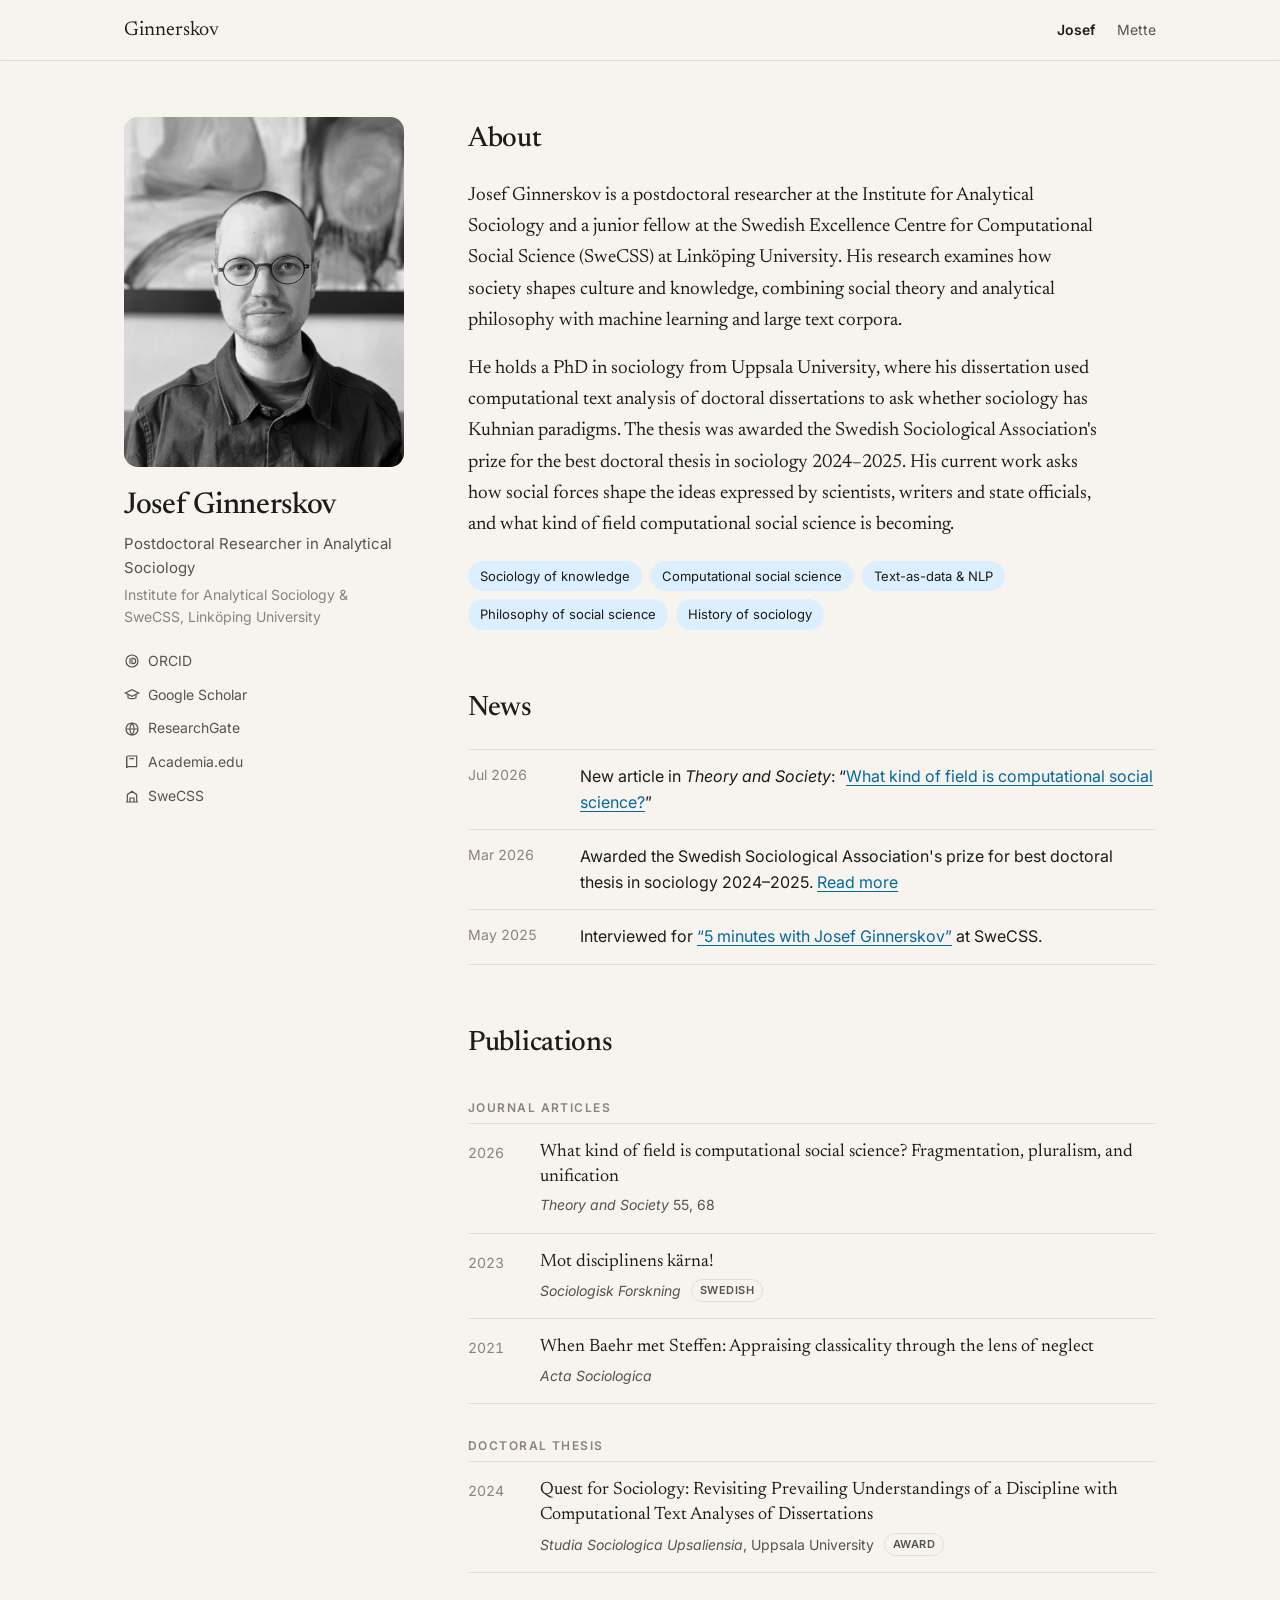
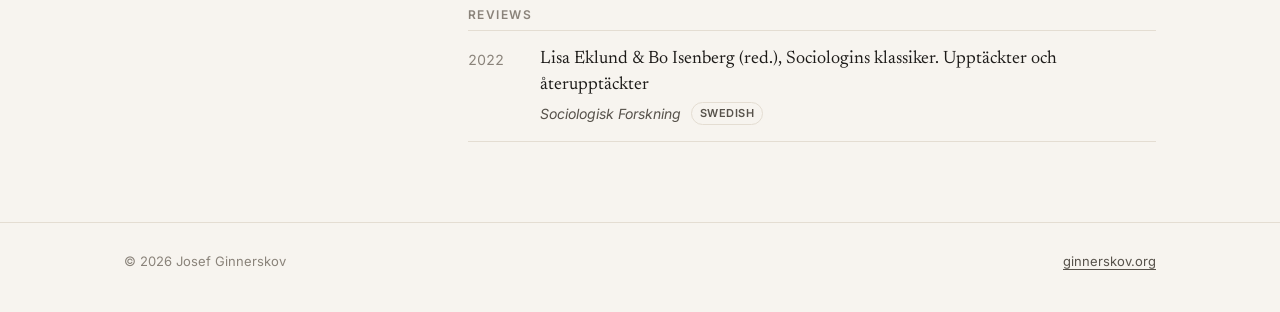
==== josef/index.html @ 3550b1db "Redesign site with separate pages for Josef and Mette - New landing page linking to /josef/ and /met" ====
<!DOCTYPE html>
<html lang="en">
<head>
  <meta charset="utf-8">
  <meta name="viewport" content="width=device-width, initial-scale=1">
  <title>Josef Ginnerskov</title>
  <meta name="description" content="Josef Ginnerskov — sociologist working on the sociology of knowledge and computational social science.">
  <link rel="preconnect" href="https://fonts.googleapis.com">
  <link rel="preconnect" href="https://fonts.gstatic.com" crossorigin>
  <link href="https://fonts.googleapis.com/css2?family=Inter:wght@400;500;600&family=Newsreader:ital,opsz,wght@0,6..72,400;0,6..72,500;1,6..72,400&display=swap" rel="stylesheet">
  <link rel="stylesheet" href="../assets/style.css">
  <link rel="icon" href="../assets/favicon.svg" type="image/svg+xml">
</head>
<body class="p-josef">
  <header class="topbar">
    <div class="wrap">
      <a class="brand" href="../">Ginnerskov</a>
      <nav>
        <a href="../josef/" aria-current="page">Josef</a>
        <a href="../mette/">Mette</a>
      </nav>
    </div>
  </header>

  <div class="wrap profile">
    <aside>
      <div class="portrait"><img src="../assets/josef.jpg" alt="Portrait of Josef Ginnerskov"></div>
      <h1>Josef Ginnerskov</h1>
      <p class="title">Postdoctoral Researcher in Analytical Sociology</p>
      <p class="affil">Institute for Analytical Sociology &amp; SweCSS, Linköping University</p>
      <ul class="links">
        <li><a href="https://orcid.org/0000-0003-0689-5127"><svg viewBox="0 0 24 24" fill="none" stroke="currentColor" stroke-width="1.8"><circle cx="12" cy="12" r="9"/><path d="M9 8v8M12 8h1.5a4 4 0 0 1 0 8H12z"/></svg>ORCID</a></li>
        <li><a href="https://scholar.google.com/citations?user=CDtOE6sAAAAJ"><svg viewBox="0 0 24 24" fill="none" stroke="currentColor" stroke-width="1.8"><path d="M2 9l10-5 10 5-10 5z"/><path d="M6 11v5c3 2 9 2 12 0v-5"/></svg>Google Scholar</a></li>
        <li><a href="https://www.researchgate.net/profile/Josef-Ginnerskov"><svg viewBox="0 0 24 24" fill="none" stroke="currentColor" stroke-width="1.8"><circle cx="12" cy="12" r="9"/><path d="M3 12h18M12 3a14 14 0 0 1 0 18M12 3a14 14 0 0 0 0 18"/></svg>ResearchGate</a></li>
        <li><a href="https://uppsala.academia.edu/Ginnerskov"><svg viewBox="0 0 24 24" fill="none" stroke="currentColor" stroke-width="1.8"><path d="M4 5a2 2 0 0 1 2-2h13v16H6a2 2 0 0 0-2 2z"/><path d="M4 21V5M8 7h7"/></svg>Academia.edu</a></li>
        <li><a href="https://liu.se/en/research/swecss"><svg viewBox="0 0 24 24" fill="none" stroke="currentColor" stroke-width="1.8"><path d="M3 21h18M5 21V10l7-5 7 5v11M9 21v-6h6v6"/></svg>SweCSS</a></li>
      </ul>
    </aside>

    <main>
      <section class="bio" id="about">
        <h2>About</h2>
        <p>Josef Ginnerskov is a postdoctoral researcher at the Institute for Analytical Sociology and a junior fellow at the Swedish Excellence Centre for Computational Social Science (SweCSS) at Linköping University. His research examines how society shapes culture and knowledge, combining social theory and analytical philosophy with machine learning and large text corpora.</p>
        <p>He holds a PhD in sociology from Uppsala University, where his dissertation used computational text analysis of doctoral dissertations to ask whether sociology has Kuhnian paradigms. The thesis was awarded the Swedish Sociological Association's prize for the best doctoral thesis in sociology 2024–2025. His current work asks how social forces shape the ideas expressed by scientists, writers and state officials, and what kind of field computational social science is becoming.</p>
        <ul class="tags">
          <li>Sociology of knowledge</li>
          <li>Computational social science</li>
          <li>Text-as-data &amp; NLP</li>
          <li>Philosophy of social science</li>
          <li>History of sociology</li>
        </ul>
      </section>

      <section id="news">
        <h2>News</h2>
        <ul class="news">
          <li><time datetime="2026-07">Jul 2026</time><span>New article in <em>Theory and Society</em>: “<a href="https://doi.org/10.1007/s11186-026-09732-9">What kind of field is computational social science?</a>”</span></li>
          <li><time datetime="2026-03">Mar 2026</time><span>Awarded the Swedish Sociological Association's prize for best doctoral thesis in sociology 2024–2025. <a href="https://liu.se/en/news-item/han-vann-pris-for-basta-avhandling">Read more</a></span></li>
          <li><time datetime="2025-05">May 2025</time><span>Interviewed for <a href="https://liu.se/en/news-item/swecss-fellow-josef-ginnerskov">“5 minutes with Josef Ginnerskov”</a> at SweCSS.</span></li>
        </ul>
      </section>

      <section id="publications">
        <h2>Publications</h2>

        <h3>Journal articles</h3>
        <ul class="pubs">
          <li>
            <span class="yr">2026</span>
            <div>
              <p class="t"><a href="https://doi.org/10.1007/s11186-026-09732-9">What kind of field is computational social science? Fragmentation, pluralism, and unification</a></p>
              <p class="m"><em>Theory and Society</em> 55, 68</p>
            </div>
          </li>
          <li>
            <span class="yr">2023</span>
            <div>
              <p class="t"><a href="https://doi.org/10.37062/sf.60.25482">Mot disciplinens kärna!</a></p>
              <p class="m"><em>Sociologisk Forskning</em> <span class="badge">Swedish</span></p>
            </div>
          </li>
          <li>
            <span class="yr">2021</span>
            <div>
              <p class="t"><a href="https://doi.org/10.1177/00016993211038818">When Baehr met Steffen: Appraising classicality through the lens of neglect</a></p>
              <p class="m"><em>Acta Sociologica</em></p>
            </div>
          </li>
        </ul>

        <h3>Doctoral thesis</h3>
        <ul class="pubs">
          <li>
            <span class="yr">2024</span>
            <div>
              <p class="t"><a href="https://uu.diva-portal.org/smash/record.jsf?pid=diva2%3A1829272">Quest for Sociology: Revisiting Prevailing Understandings of a Discipline with Computational Text Analyses of Dissertations</a></p>
              <p class="m"><em>Studia Sociologica Upsaliensia</em>, Uppsala University <span class="badge">Award</span></p>
            </div>
          </li>
        </ul>

        <h3>Reviews</h3>
        <ul class="pubs">
          <li>
            <span class="yr">2022</span>
            <div>
              <p class="t"><a href="https://doi.org/10.37062/sf.59.24252">Lisa Eklund &amp; Bo Isenberg (red.), Sociologins klassiker. Upptäckter och återupptäckter</a></p>
              <p class="m"><em>Sociologisk Forskning</em> <span class="badge">Swedish</span></p>
            </div>
          </li>
        </ul>
      </section>
    </main>
  </div>

  <footer class="page-foot">
    <div class="wrap">
      <span>© 2026 Josef Ginnerskov</span>
      <a href="../">ginnerskov.org</a>
    </div>
  </footer>
</body>
</html>
---- assets/style.css ----
/* ginnerskov.org — shared styles */

:root {
  --bg: #f7f4ef;
  --surface: #fffdf9;
  --ink: #1d1b19;
  --ink-soft: #57524b;
  --ink-faint: #8a837a;
  --line: #e4ddd2;
  /* one retro-monitor colour per person: cyan (Josef), amber (Mette) */
  --cyan: #0369a1;  --cyan-soft: #dcefff;  --cyan-glow: #22b8f0;
  --amber: #b45309; --amber-soft: #fdebd3; --amber-glow: #ff9a1f;
  --accent: var(--ink-soft);    /* readable, for text and links */
  --accent-soft: var(--line);
  --phosphor: var(--ink-faint); /* bright, decorative only */
  --mono: ui-monospace, "SF Mono", Menlo, Consolas, monospace;
  --serif: "Newsreader", Georgia, "Times New Roman", serif;
  --sans: "Inter", system-ui, -apple-system, "Segoe UI", sans-serif;
  --radius: 14px;
  --max: 1080px;
  color-scheme: light;
}

@media (prefers-color-scheme: dark) {
  :root {
    --bg: #161514;
    --surface: #1f1d1b;
    --ink: #eeeae4;
    --ink-soft: #b9b2a8;
    --ink-faint: #857e75;
    --line: #34302c;
    --cyan: #7dd3fc;  --cyan-soft: #10293a;  --cyan-glow: #38c8ff;
    --amber: #fdba74; --amber-soft: #3a2410; --amber-glow: #ffa133;
    color-scheme: dark;
  }
}

*, *::before, *::after { box-sizing: border-box; }

html { -webkit-text-size-adjust: 100%; }

body {
  margin: 0;
  background: var(--bg);
  color: var(--ink);
  font-family: var(--sans);
  font-size: 16px;
  line-height: 1.6;
  -webkit-font-smoothing: antialiased;
}

.p-josef { --accent: var(--cyan);  --accent-soft: var(--cyan-soft);  --phosphor: var(--cyan-glow); }
.p-mette { --accent: var(--amber); --accent-soft: var(--amber-soft); --phosphor: var(--amber-glow); }

a { color: var(--accent); text-decoration-thickness: 1px; text-underline-offset: 3px; }
a:hover { text-decoration-thickness: 2px; }

img { max-width: 100%; display: block; }

.wrap { max-width: var(--max); margin: 0 auto; padding: 0 24px; }

/* ---------- Landing ---------- */

.landing {
  min-height: 100vh;
  min-height: 100svh;
  display: flex;
  flex-direction: column;
  justify-content: center;
  padding: 64px 0 40px;
}

.landing-head { text-align: center; margin-bottom: 56px; }

.eyebrow {
  font-size: 12px;
  font-weight: 600;
  letter-spacing: 0.14em;
  text-transform: uppercase;
  color: var(--ink-faint);
  margin: 0 0 14px;
}

/* terminal prompt: "> ginnerskov.org█" */
.prompt {
  font-family: var(--mono);
  font-size: 14px;
  font-weight: 500;
  letter-spacing: 0.02em;
  text-transform: none;
  color: var(--ink-soft);
}
.prompt::before { content: "> "; }
.prompt::after {
  content: "";
  display: inline-block;
  width: 0.6em;
  height: 1.1em;
  margin-left: 3px;
  vertical-align: -0.2em;
  background: var(--cyan-glow);
  animation: blink 2.2s steps(1) infinite;
}
/* cursor blinks, alternating between the two colours */
@keyframes blink {
  0%   { background: var(--cyan-glow); opacity: 1; }
  25%  { opacity: 0; }
  50%  { background: var(--amber-glow); opacity: 1; }
  75%  { opacity: 0; }
}

.landing-head h1 {
  font-family: var(--serif);
  font-weight: 400;
  font-size: clamp(40px, 7vw, 68px);
  line-height: 1.05;
  letter-spacing: -0.02em;
  margin: 0;
}

.landing-head p.lede {
  font-family: var(--serif);
  font-size: 20px;
  color: var(--ink-soft);
  margin: 16px auto 0;
  max-width: 34ch;
}

.people {
  display: grid;
  grid-template-columns: repeat(2, minmax(0, 1fr));
  gap: 28px;
  max-width: 760px;
  margin: 0 auto;
}

.person-card {
  /* rows shared across both cards, so name/field/affiliation line up */
  display: grid;
  grid-row: span 5;
  grid-template-rows: subgrid;
  gap: 0;
  background: var(--surface);
  border: 1px solid var(--line);
  border-radius: var(--radius);
  overflow: hidden;
  color: inherit;
  text-decoration: none;
  transition: transform .25s ease, box-shadow .25s ease, border-color .25s ease;
}

.person-card:hover,
.person-card:focus-visible {
  transform: translateY(-4px);
  box-shadow: 0 18px 40px -20px color-mix(in srgb, var(--phosphor) 70%, transparent);
  border-color: var(--phosphor);
  outline: none;
}

.person-card .photo {
  aspect-ratio: 4 / 5;
  overflow: hidden;
  background: var(--line);
}

.person-card .photo img {
  width: 100%;
  height: 100%;
  object-fit: cover;
  object-position: var(--focus, center 22%);
  filter: saturate(.9);
  transition: transform .5s ease, filter .5s ease;
}

.person-card:hover .photo img { transform: scale(1.03); filter: saturate(1); }

.person-card .body {
  display: grid;
  grid-row: span 4;
  grid-template-rows: subgrid;
  gap: 0;
  padding: 22px 24px 24px;
  border-top: 4px solid var(--phosphor);
}

.person-card h2 {
  font-family: var(--serif);
  font-weight: 500;
  font-size: 24px;
  line-height: 1.2;
  margin: 0 0 8px;
}

.person-card .role { margin: 0; color: var(--ink-soft); font-size: 15px; }
.person-card .affil { margin: 4px 0 0; color: var(--ink-faint); font-size: 14px; }

.person-card .go {
  display: inline-flex;
  align-items: center;
  gap: 6px;
  align-self: end;
  margin-top: 16px;
  font-size: 14px;
  font-weight: 600;
  color: var(--accent);
}

.person-card .go span { transition: transform .25s ease; }
.person-card:hover .go span { transform: translateX(4px); }

.site-foot {
  text-align: center;
  color: var(--ink-faint);
  font-size: 13px;
  margin-top: 56px;
}

/* ---------- Profile pages ---------- */

.topbar {
  border-bottom: 1px solid var(--line);
  background: color-mix(in srgb, var(--bg) 88%, transparent);
  backdrop-filter: blur(8px);
  position: sticky;
  top: 0;
  z-index: 10;
}

.topbar .wrap {
  display: flex;
  align-items: center;
  justify-content: space-between;
  height: 60px;
  gap: 16px;
}

.brand {
  font-family: var(--serif);
  font-size: 20px;
  color: var(--ink);
  text-decoration: none;
}

.topbar nav { display: flex; gap: 22px; font-size: 14px; }
.topbar nav a { color: var(--ink-soft); text-decoration: none; }
.topbar nav a:hover, .topbar nav a[aria-current="page"] { color: var(--ink); }
.topbar nav a[aria-current="page"] { font-weight: 600; }

.profile {
  display: grid;
  grid-template-columns: 280px minmax(0, 1fr);
  gap: 64px;
  padding-top: 56px;
  padding-bottom: 80px;
}

.profile aside { position: sticky; top: 92px; align-self: start; }

.profile aside .portrait {
  border-radius: var(--radius);
  overflow: hidden;
  aspect-ratio: 4 / 5;
  background: var(--line);
}

.profile aside .portrait img { width: 100%; height: 100%; object-fit: cover; object-position: var(--focus, center 22%); }

.profile aside h1 {
  font-family: var(--serif);
  font-weight: 500;
  font-size: 30px;
  line-height: 1.15;
  letter-spacing: -0.01em;
  margin: 22px 0 8px;
}

.profile aside .title { margin: 0; color: var(--ink-soft); font-size: 15px; }
.profile aside .affil { margin: 4px 0 0; color: var(--ink-faint); font-size: 14px; }

.links { list-style: none; padding: 0; margin: 22px 0 0; display: grid; gap: 8px; font-size: 14px; }
.links a { overflow-wrap: anywhere; display: inline-flex; align-items: center; gap: 8px; color: var(--ink-soft); text-decoration: none; }
.links a:hover { color: var(--accent); }
.links svg { width: 16px; height: 16px; flex: none; }

main section + section { margin-top: 56px; }

main h2 {
  font-family: var(--serif);
  font-weight: 500;
  font-size: 28px;
  letter-spacing: -0.01em;
  margin: 0 0 18px;
}

main h3 {
  font-size: 12px;
  font-weight: 600;
  letter-spacing: 0.12em;
  text-transform: uppercase;
  color: var(--ink-faint);
  margin: 32px 0 6px;
}

.bio p { font-family: var(--serif); font-size: 19px; line-height: 1.65; margin: 0 0 16px; max-width: 64ch; }

.tags { display: flex; flex-wrap: wrap; gap: 8px; list-style: none; padding: 0; margin: 20px 0 0; }
.tags li {
  font-size: 13px;
  padding: 5px 12px;
  border-radius: 999px;
  background: var(--accent-soft);
  color: var(--ink);
}

.news { list-style: none; padding: 0; margin: 0; border-top: 1px solid var(--line); }
.news li {
  display: grid;
  grid-template-columns: 96px minmax(0, 1fr);
  gap: 16px;
  padding: 14px 0;
  border-bottom: 1px solid var(--line);
}
.news time { color: var(--ink-faint); font-size: 14px; font-variant-numeric: tabular-nums; }

.pubs { list-style: none; padding: 0; margin: 0; }
.pubs li {
  display: grid;
  grid-template-columns: 56px minmax(0, 1fr);
  gap: 16px;
  padding: 16px 0;
  border-bottom: 1px solid var(--line);
}
.pubs li:first-child { border-top: 1px solid var(--line); }
.pubs .yr { color: var(--ink-faint); font-size: 14px; padding-top: 2px; font-variant-numeric: tabular-nums; }
.pubs .t { font-family: var(--serif); font-size: 18px; line-height: 1.4; margin: 0; }
.pubs .t a { color: var(--ink); text-decoration: none; }
.pubs .t a:hover { color: var(--accent); text-decoration: underline; }
.pubs .m { margin: 4px 0 0; font-size: 14px; color: var(--ink-soft); }
.pubs .m em { font-style: italic; }
.badge {
  display: inline-block;
  font-size: 11px;
  font-weight: 600;
  letter-spacing: .04em;
  text-transform: uppercase;
  padding: 2px 8px;
  border-radius: 999px;
  border: 1px solid var(--line);
  color: var(--ink-soft);
  margin-left: 6px;
  vertical-align: 2px;
}

.page-foot {
  border-top: 1px solid var(--line);
  padding: 28px 0 40px;
  font-size: 13px;
  color: var(--ink-faint);
}
.page-foot .wrap { display: flex; justify-content: space-between; gap: 16px; flex-wrap: wrap; }
.page-foot a { color: var(--ink-soft); }

/* ---------- Responsive ---------- */

@media (max-width: 860px) {
  .profile { grid-template-columns: 1fr; gap: 40px; padding-top: 36px; }
  .profile aside > * { min-width: 0; }
  .profile aside { position: static; display: grid; grid-template-columns: 120px minmax(0, 1fr); gap: 0 20px; align-items: start; }
  .profile aside .portrait { grid-row: span 4; aspect-ratio: 4 / 5; }
  .profile aside h1 { margin-top: 0; font-size: 26px; }
  .links { margin-top: 14px; }
}

@media (max-width: 640px) {
  .wrap { padding: 0 16px; }
  .people { grid-template-columns: 1fr; gap: 20px 0; max-width: 420px; }
  .landing { padding-top: 48px; }
  .landing-head { margin-bottom: 36px; }
  .topbar nav { gap: 16px; }
  .bio p { font-size: 18px; }
  .pubs li { grid-template-columns: 1fr; gap: 2px; }
  .news li { grid-template-columns: 1fr; gap: 2px; }
}

@media (prefers-reduced-motion: reduce) {
  * { transition: none !important; animation: none !important; }
}
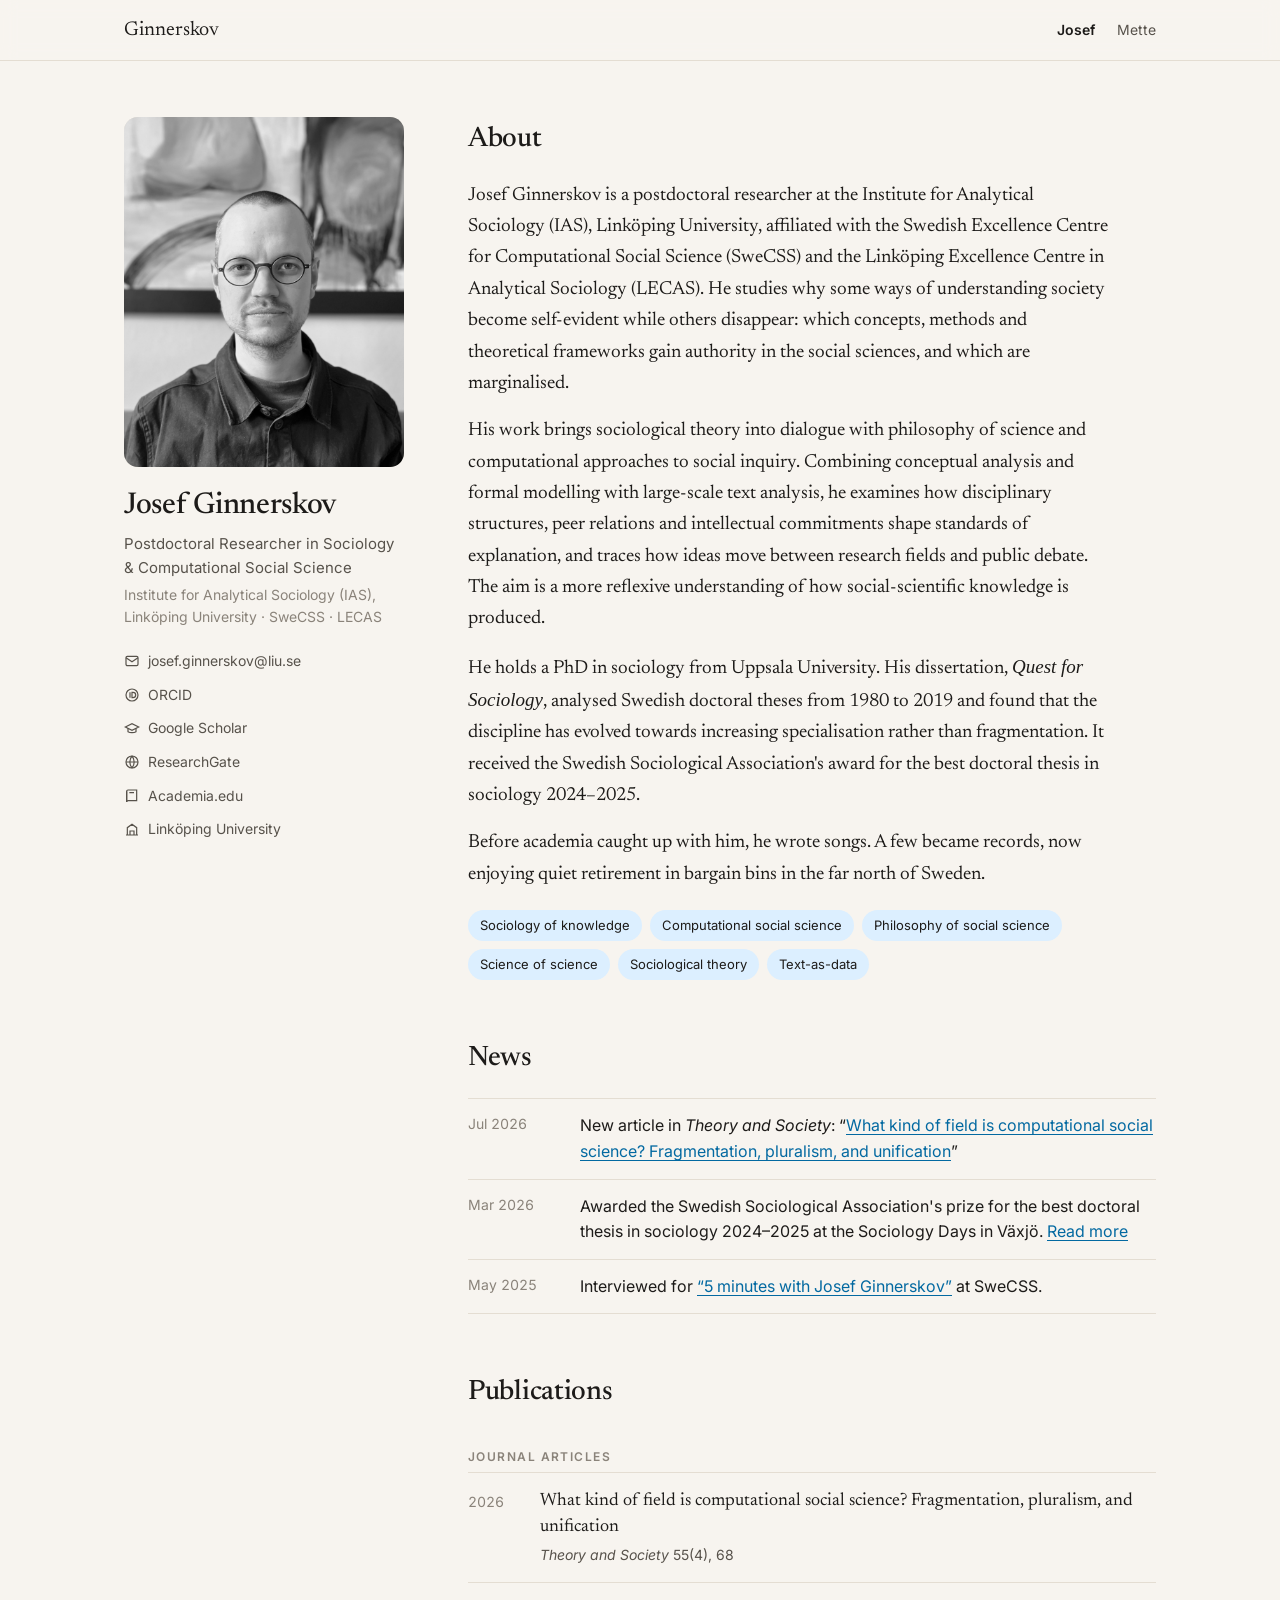
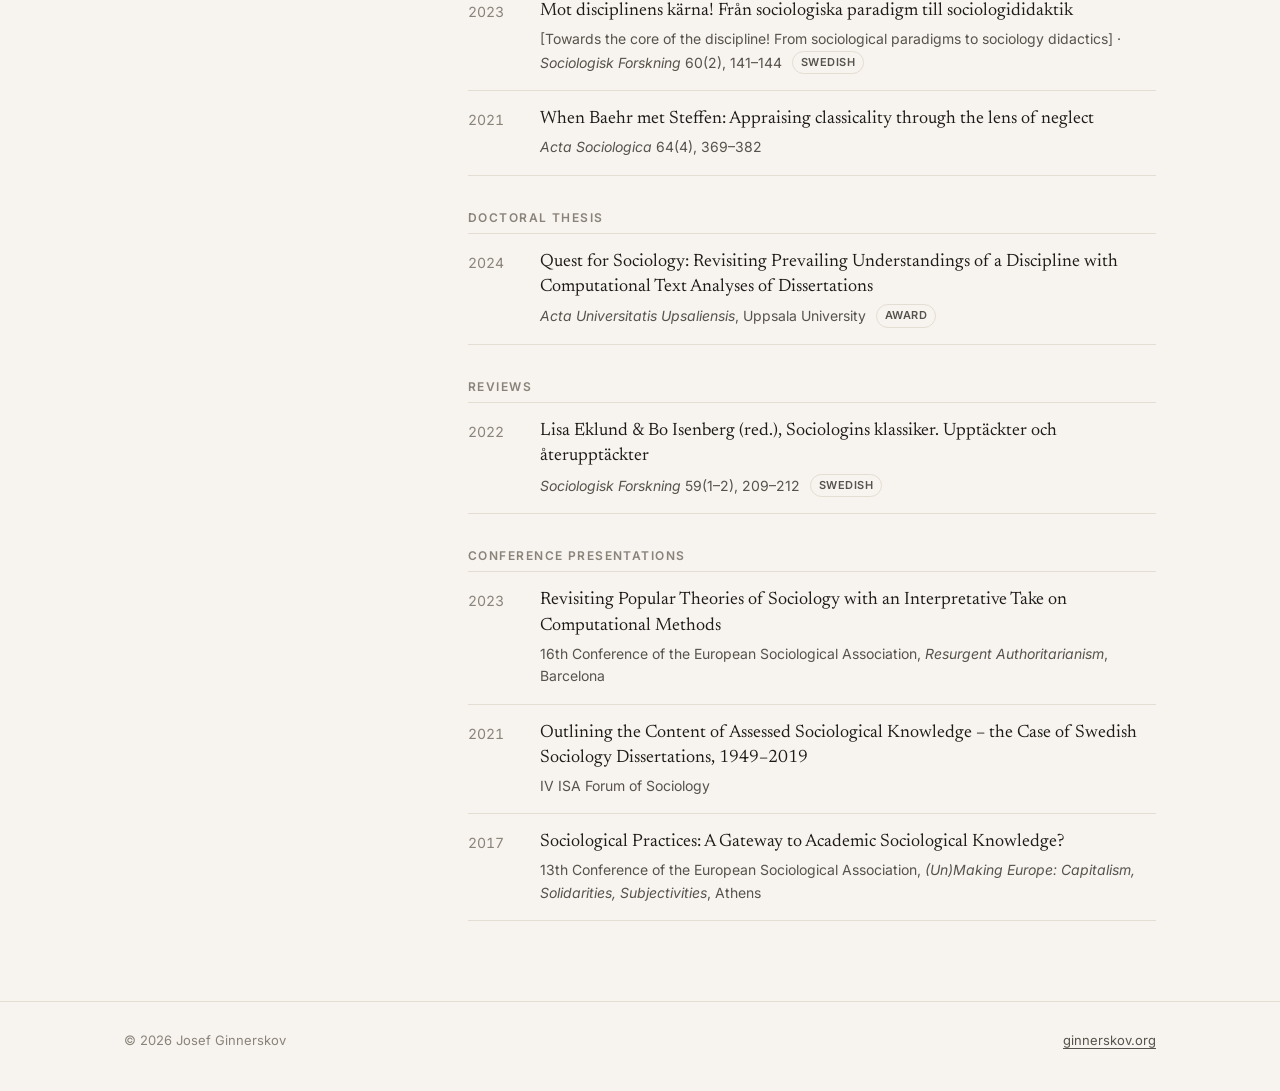
==== commit 486f45be: "Update Josef's and Mette's profiles and add search metadata - Rewrite bios, titles, tags and links f" ====
--- a/josef/index.html
+++ b/josef/index.html
@@ -3,8 +3,40 @@
 <head>
   <meta charset="utf-8">
   <meta name="viewport" content="width=device-width, initial-scale=1">
-  <title>Josef Ginnerskov</title>
-  <meta name="description" content="Josef Ginnerskov — sociologist working on the sociology of knowledge and computational social science.">
+  <title>Josef Ginnerskov · Sociology &amp; Computational Social Science</title>
+  <meta name="description" content="Josef Ginnerskov is a postdoctoral researcher at the Institute for Analytical Sociology, Linköping University, working at the intersection of sociological theory, philosophy of science and computational social science.">
+  <link rel="canonical" href="https://ginnerskov.org/josef/">
+  <meta property="og:type" content="profile">
+  <meta property="og:title" content="Josef Ginnerskov">
+  <meta property="og:description" content="Postdoctoral researcher in sociology and computational social science at the Institute for Analytical Sociology, Linköping University.">
+  <meta property="og:url" content="https://ginnerskov.org/josef/">
+  <meta property="og:image" content="https://ginnerskov.org/assets/josef.jpg">
+  <meta name="twitter:card" content="summary">
+  <script type="application/ld+json">
+  {
+    "@context": "https://schema.org",
+    "@type": "Person",
+    "name": "Josef Ginnerskov",
+    "url": "https://ginnerskov.org/josef/",
+    "image": "https://ginnerskov.org/assets/josef.jpg",
+    "email": "mailto:josef.ginnerskov@liu.se",
+    "jobTitle": "Postdoctoral Researcher in Sociology and Computational Social Science",
+    "affiliation": [
+      { "@type": "Organization", "name": "Institute for Analytical Sociology (IAS), Linköping University", "url": "https://liu.se/en/organisation/liu/iei/ias" },
+      { "@type": "Organization", "name": "Swedish Excellence Centre for Computational Social Science (SweCSS)", "url": "https://liu.se/en/research/swecss" }
+    ],
+    "alumniOf": { "@type": "CollegeOrUniversity", "name": "Uppsala University" },
+    "award": "Swedish Sociological Association's award for the best doctoral thesis in sociology 2024–2025",
+    "knowsAbout": ["Sociology", "Computational social science", "Philosophy of social science", "Science of science", "Sociological theory", "Sociology of knowledge"],
+    "sameAs": [
+      "https://orcid.org/0000-0003-0689-5127",
+      "https://scholar.google.com/citations?user=CDtOE6sAAAAJ",
+      "https://www.researchgate.net/profile/Josef-Ginnerskov",
+      "https://uppsala.academia.edu/Ginnerskov",
+      "https://liu.se/en/employee/josgi08"
+    ]
+  }
+  </script>
   <link rel="preconnect" href="https://fonts.googleapis.com">
   <link rel="preconnect" href="https://fonts.gstatic.com" crossorigin>
   <link href="https://fonts.googleapis.com/css2?family=Inter:wght@400;500;600&family=Newsreader:ital,opsz,wght@0,6..72,400;0,6..72,500;1,6..72,400&display=swap" rel="stylesheet">
@@ -26,36 +58,40 @@
     <aside>
       <div class="portrait"><img src="../assets/josef.jpg" alt="Portrait of Josef Ginnerskov"></div>
       <h1>Josef Ginnerskov</h1>
-      <p class="title">Postdoctoral Researcher in Analytical Sociology</p>
-      <p class="affil">Institute for Analytical Sociology &amp; SweCSS, Linköping University</p>
+      <p class="title">Postdoctoral Researcher in Sociology &amp; Computational Social Science</p>
+      <p class="affil">Institute for Analytical Sociology (IAS), Linköping University · SweCSS · LECAS</p>
       <ul class="links">
+        <li><a href="mailto:josef.ginnerskov@liu.se"><svg viewBox="0 0 24 24" fill="none" stroke="currentColor" stroke-width="1.8"><rect x="3" y="5" width="18" height="14" rx="2"/><path d="M3 7l9 6 9-6"/></svg>josef.ginnerskov@liu.se</a></li>
         <li><a href="https://orcid.org/0000-0003-0689-5127"><svg viewBox="0 0 24 24" fill="none" stroke="currentColor" stroke-width="1.8"><circle cx="12" cy="12" r="9"/><path d="M9 8v8M12 8h1.5a4 4 0 0 1 0 8H12z"/></svg>ORCID</a></li>
         <li><a href="https://scholar.google.com/citations?user=CDtOE6sAAAAJ"><svg viewBox="0 0 24 24" fill="none" stroke="currentColor" stroke-width="1.8"><path d="M2 9l10-5 10 5-10 5z"/><path d="M6 11v5c3 2 9 2 12 0v-5"/></svg>Google Scholar</a></li>
         <li><a href="https://www.researchgate.net/profile/Josef-Ginnerskov"><svg viewBox="0 0 24 24" fill="none" stroke="currentColor" stroke-width="1.8"><circle cx="12" cy="12" r="9"/><path d="M3 12h18M12 3a14 14 0 0 1 0 18M12 3a14 14 0 0 0 0 18"/></svg>ResearchGate</a></li>
         <li><a href="https://uppsala.academia.edu/Ginnerskov"><svg viewBox="0 0 24 24" fill="none" stroke="currentColor" stroke-width="1.8"><path d="M4 5a2 2 0 0 1 2-2h13v16H6a2 2 0 0 0-2 2z"/><path d="M4 21V5M8 7h7"/></svg>Academia.edu</a></li>
-        <li><a href="https://liu.se/en/research/swecss"><svg viewBox="0 0 24 24" fill="none" stroke="currentColor" stroke-width="1.8"><path d="M3 21h18M5 21V10l7-5 7 5v11M9 21v-6h6v6"/></svg>SweCSS</a></li>
+        <li><a href="https://liu.se/en/employee/josgi08"><svg viewBox="0 0 24 24" fill="none" stroke="currentColor" stroke-width="1.8"><path d="M3 21h18M5 21V10l7-5 7 5v11M9 21v-6h6v6"/></svg>Linköping University</a></li>
       </ul>
     </aside>
 
     <main>
       <section class="bio" id="about">
         <h2>About</h2>
-        <p>Josef Ginnerskov is a postdoctoral researcher at the Institute for Analytical Sociology and a junior fellow at the Swedish Excellence Centre for Computational Social Science (SweCSS) at Linköping University. His research examines how society shapes culture and knowledge, combining social theory and analytical philosophy with machine learning and large text corpora.</p>
-        <p>He holds a PhD in sociology from Uppsala University, where his dissertation used computational text analysis of doctoral dissertations to ask whether sociology has Kuhnian paradigms. The thesis was awarded the Swedish Sociological Association's prize for the best doctoral thesis in sociology 2024–2025. His current work asks how social forces shape the ideas expressed by scientists, writers and state officials, and what kind of field computational social science is becoming.</p>
+        <p>Josef Ginnerskov is a postdoctoral researcher at the Institute for Analytical Sociology (IAS), Linköping University, affiliated with the Swedish Excellence Centre for Computational Social Science (SweCSS) and the Linköping Excellence Centre in Analytical Sociology (LECAS). He studies why some ways of understanding society become self-evident while others disappear: which concepts, methods and theoretical frameworks gain authority in the social sciences, and which are marginalised.</p>
+        <p>His work brings sociological theory into dialogue with philosophy of science and computational approaches to social inquiry. Combining conceptual analysis and formal modelling with large-scale text analysis, he examines how disciplinary structures, peer relations and intellectual commitments shape standards of explanation, and traces how ideas move between research fields and public debate. The aim is a more reflexive understanding of how social-scientific knowledge is produced.</p>
+        <p>He holds a PhD in sociology from Uppsala University. His dissertation, <em>Quest for Sociology</em>, analysed Swedish doctoral theses from 1980 to 2019 and found that the discipline has evolved towards increasing specialisation rather than fragmentation. It received the Swedish Sociological Association's award for the best doctoral thesis in sociology 2024–2025.</p>
+        <p>Before academia caught up with him, he wrote songs. A few became records, now enjoying quiet retirement in bargain bins in the far north of Sweden.</p>
         <ul class="tags">
           <li>Sociology of knowledge</li>
           <li>Computational social science</li>
-          <li>Text-as-data &amp; NLP</li>
           <li>Philosophy of social science</li>
-          <li>History of sociology</li>
+          <li>Science of science</li>
+          <li>Sociological theory</li>
+          <li>Text-as-data</li>
         </ul>
       </section>
 
       <section id="news">
         <h2>News</h2>
         <ul class="news">
-          <li><time datetime="2026-07">Jul 2026</time><span>New article in <em>Theory and Society</em>: “<a href="https://doi.org/10.1007/s11186-026-09732-9">What kind of field is computational social science?</a>”</span></li>
-          <li><time datetime="2026-03">Mar 2026</time><span>Awarded the Swedish Sociological Association's prize for best doctoral thesis in sociology 2024–2025. <a href="https://liu.se/en/news-item/han-vann-pris-for-basta-avhandling">Read more</a></span></li>
+          <li><time datetime="2026-07">Jul 2026</time><span>New article in <em>Theory and Society</em>: “<a href="https://doi.org/10.1007/s11186-026-09732-9">What kind of field is computational social science? Fragmentation, pluralism, and unification</a>”</span></li>
+          <li><time datetime="2026-03">Mar 2026</time><span>Awarded the Swedish Sociological Association's prize for the best doctoral thesis in sociology 2024–2025 at the Sociology Days in Växjö. <a href="https://liu.se/en/news-item/han-vann-pris-for-basta-avhandling">Read more</a></span></li>
           <li><time datetime="2025-05">May 2025</time><span>Interviewed for <a href="https://liu.se/en/news-item/swecss-fellow-josef-ginnerskov">“5 minutes with Josef Ginnerskov”</a> at SweCSS.</span></li>
         </ul>
       </section>
@@ -69,21 +105,21 @@
             <span class="yr">2026</span>
             <div>
               <p class="t"><a href="https://doi.org/10.1007/s11186-026-09732-9">What kind of field is computational social science? Fragmentation, pluralism, and unification</a></p>
-              <p class="m"><em>Theory and Society</em> 55, 68</p>
+              <p class="m"><em>Theory and Society</em> 55(4), 68</p>
             </div>
           </li>
           <li>
             <span class="yr">2023</span>
             <div>
-              <p class="t"><a href="https://doi.org/10.37062/sf.60.25482">Mot disciplinens kärna!</a></p>
-              <p class="m"><em>Sociologisk Forskning</em> <span class="badge">Swedish</span></p>
+              <p class="t"><a href="https://doi.org/10.37062/sf.60.25482">Mot disciplinens kärna! Från sociologiska paradigm till sociologididaktik</a></p>
+              <p class="m">[Towards the core of the discipline! From sociological paradigms to sociology didactics] · <em>Sociologisk Forskning</em> 60(2), 141–144 <span class="badge">Swedish</span></p>
             </div>
           </li>
           <li>
             <span class="yr">2021</span>
             <div>
               <p class="t"><a href="https://doi.org/10.1177/00016993211038818">When Baehr met Steffen: Appraising classicality through the lens of neglect</a></p>
-              <p class="m"><em>Acta Sociologica</em></p>
+              <p class="m"><em>Acta Sociologica</em> 64(4), 369–382</p>
             </div>
           </li>
         </ul>
@@ -94,7 +130,7 @@
             <span class="yr">2024</span>
             <div>
               <p class="t"><a href="https://uu.diva-portal.org/smash/record.jsf?pid=diva2%3A1829272">Quest for Sociology: Revisiting Prevailing Understandings of a Discipline with Computational Text Analyses of Dissertations</a></p>
-              <p class="m"><em>Studia Sociologica Upsaliensia</em>, Uppsala University <span class="badge">Award</span></p>
+              <p class="m"><em>Acta Universitatis Upsaliensis</em>, Uppsala University <span class="badge">Award</span></p>
             </div>
           </li>
         </ul>
@@ -105,7 +141,32 @@
             <span class="yr">2022</span>
             <div>
               <p class="t"><a href="https://doi.org/10.37062/sf.59.24252">Lisa Eklund &amp; Bo Isenberg (red.), Sociologins klassiker. Upptäckter och återupptäckter</a></p>
-              <p class="m"><em>Sociologisk Forskning</em> <span class="badge">Swedish</span></p>
+              <p class="m"><em>Sociologisk Forskning</em> 59(1–2), 209–212 <span class="badge">Swedish</span></p>
+            </div>
+          </li>
+        </ul>
+
+        <h3>Conference presentations</h3>
+        <ul class="pubs">
+          <li>
+            <span class="yr">2023</span>
+            <div>
+              <p class="t">Revisiting Popular Theories of Sociology with an Interpretative Take on Computational Methods</p>
+              <p class="m">16th Conference of the European Sociological Association, <em>Resurgent Authoritarianism</em>, Barcelona</p>
+            </div>
+          </li>
+          <li>
+            <span class="yr">2021</span>
+            <div>
+              <p class="t">Outlining the Content of Assessed Sociological Knowledge – the Case of Swedish Sociology Dissertations, 1949–2019</p>
+              <p class="m">IV ISA Forum of Sociology</p>
+            </div>
+          </li>
+          <li>
+            <span class="yr">2017</span>
+            <div>
+              <p class="t">Sociological Practices: A Gateway to Academic Sociological Knowledge?</p>
+              <p class="m">13th Conference of the European Sociological Association, <em>(Un)Making Europe: Capitalism, Solidarities, Subjectivities</em>, Athens</p>
             </div>
           </li>
         </ul>
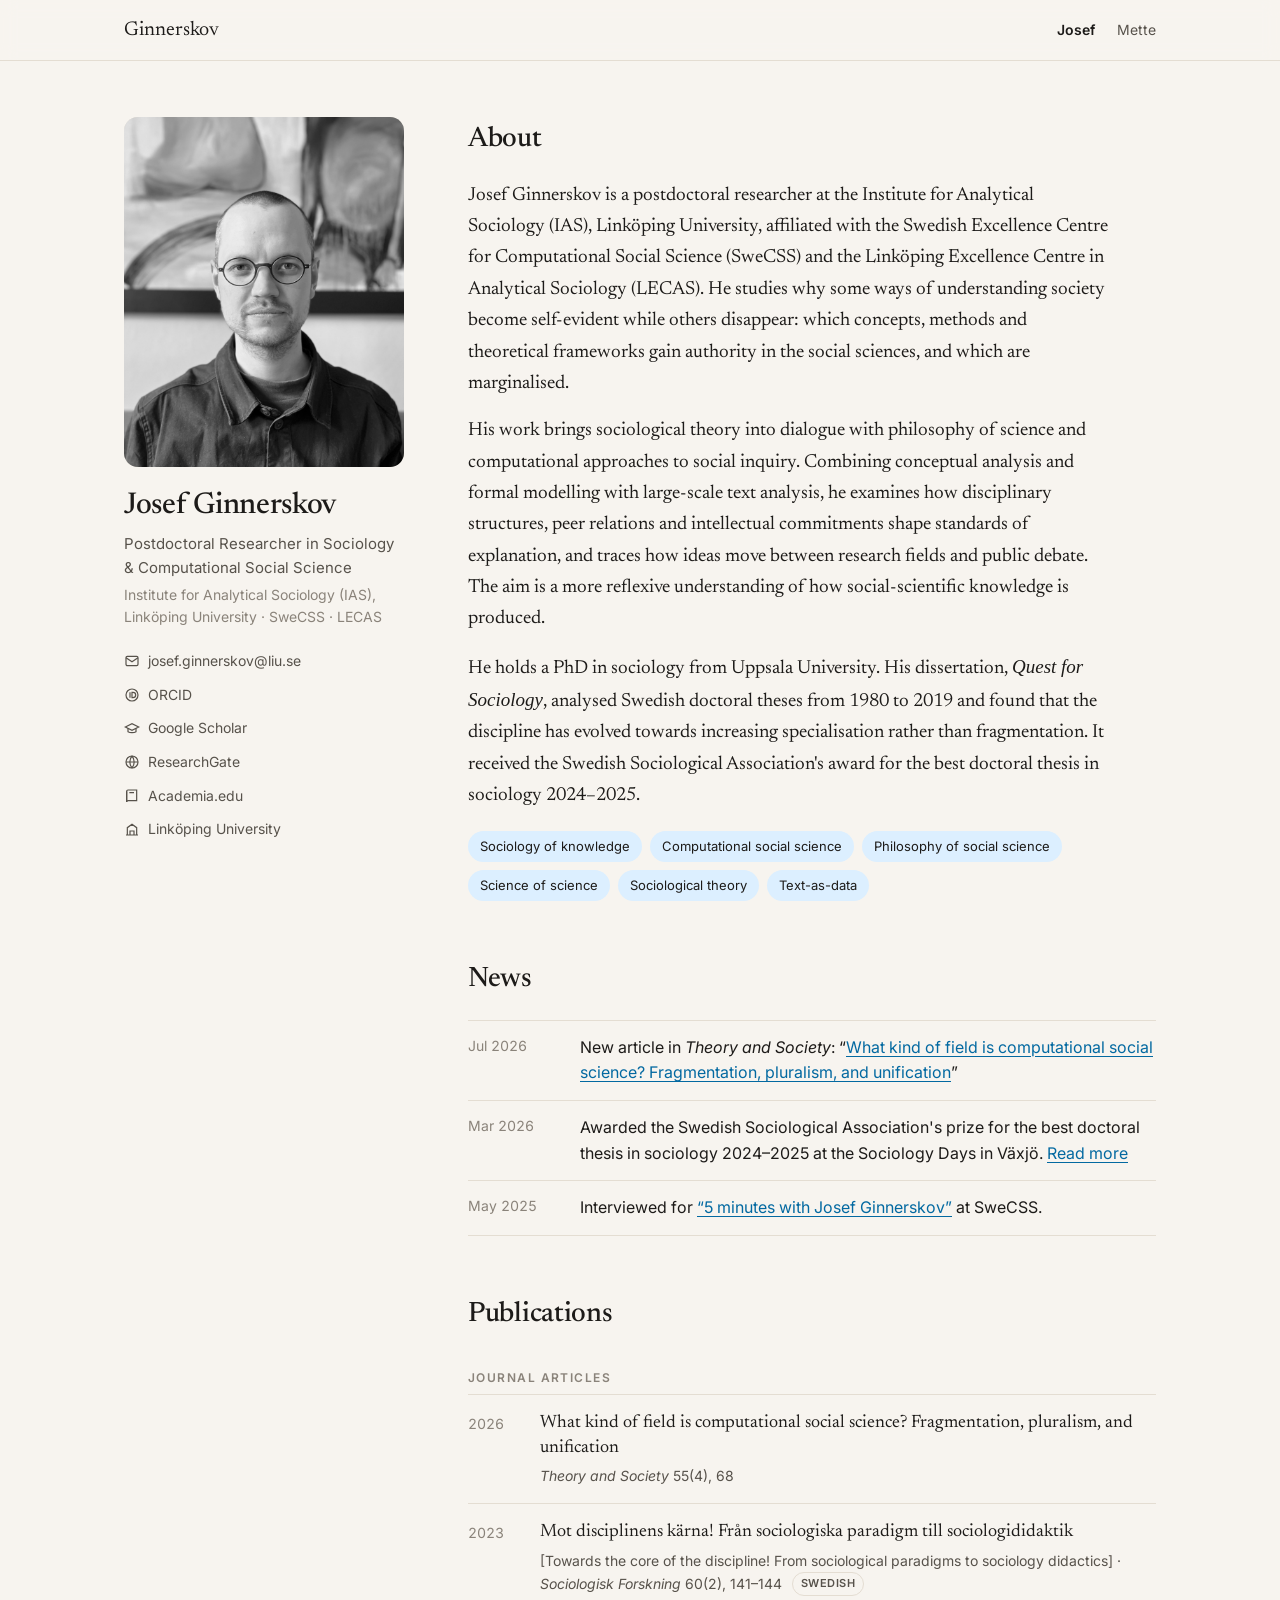
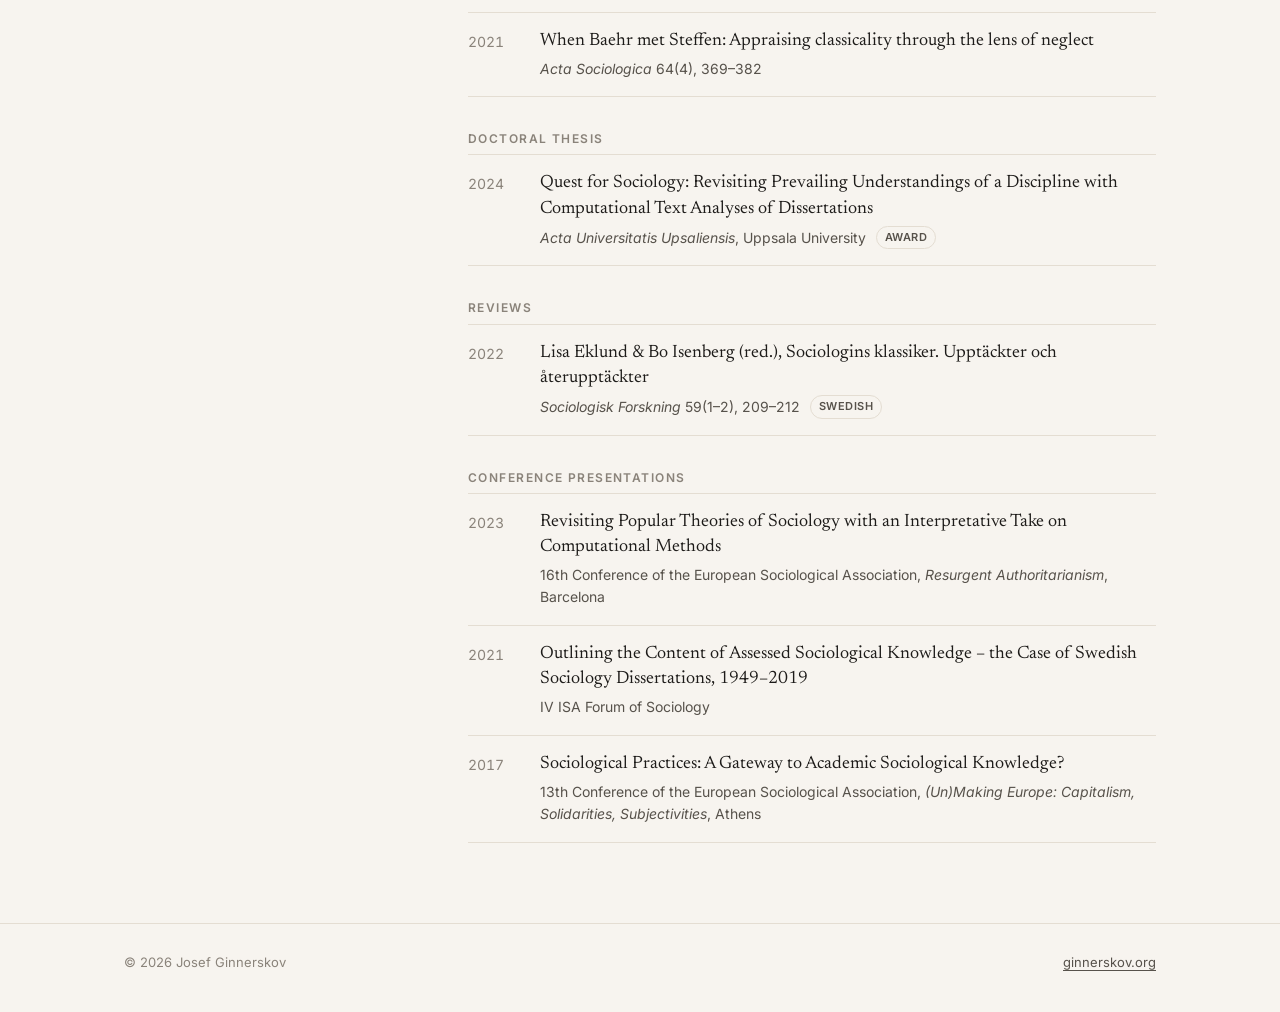
==== commit d2585d0f: "Remove songwriting paragraph from Josef's bio Co-Authored-By: Claude Opus 5.5 <noreply@anthropic.com" ====
--- a/josef/index.html
+++ b/josef/index.html
@@ -76,7 +76,6 @@
         <p>Josef Ginnerskov is a postdoctoral researcher at the Institute for Analytical Sociology (IAS), Linköping University, affiliated with the Swedish Excellence Centre for Computational Social Science (SweCSS) and the Linköping Excellence Centre in Analytical Sociology (LECAS). He studies why some ways of understanding society become self-evident while others disappear: which concepts, methods and theoretical frameworks gain authority in the social sciences, and which are marginalised.</p>
         <p>His work brings sociological theory into dialogue with philosophy of science and computational approaches to social inquiry. Combining conceptual analysis and formal modelling with large-scale text analysis, he examines how disciplinary structures, peer relations and intellectual commitments shape standards of explanation, and traces how ideas move between research fields and public debate. The aim is a more reflexive understanding of how social-scientific knowledge is produced.</p>
         <p>He holds a PhD in sociology from Uppsala University. His dissertation, <em>Quest for Sociology</em>, analysed Swedish doctoral theses from 1980 to 2019 and found that the discipline has evolved towards increasing specialisation rather than fragmentation. It received the Swedish Sociological Association's award for the best doctoral thesis in sociology 2024–2025.</p>
-        <p>Before academia caught up with him, he wrote songs. A few became records, now enjoying quiet retirement in bargain bins in the far north of Sweden.</p>
         <ul class="tags">
           <li>Sociology of knowledge</li>
           <li>Computational social science</li>
